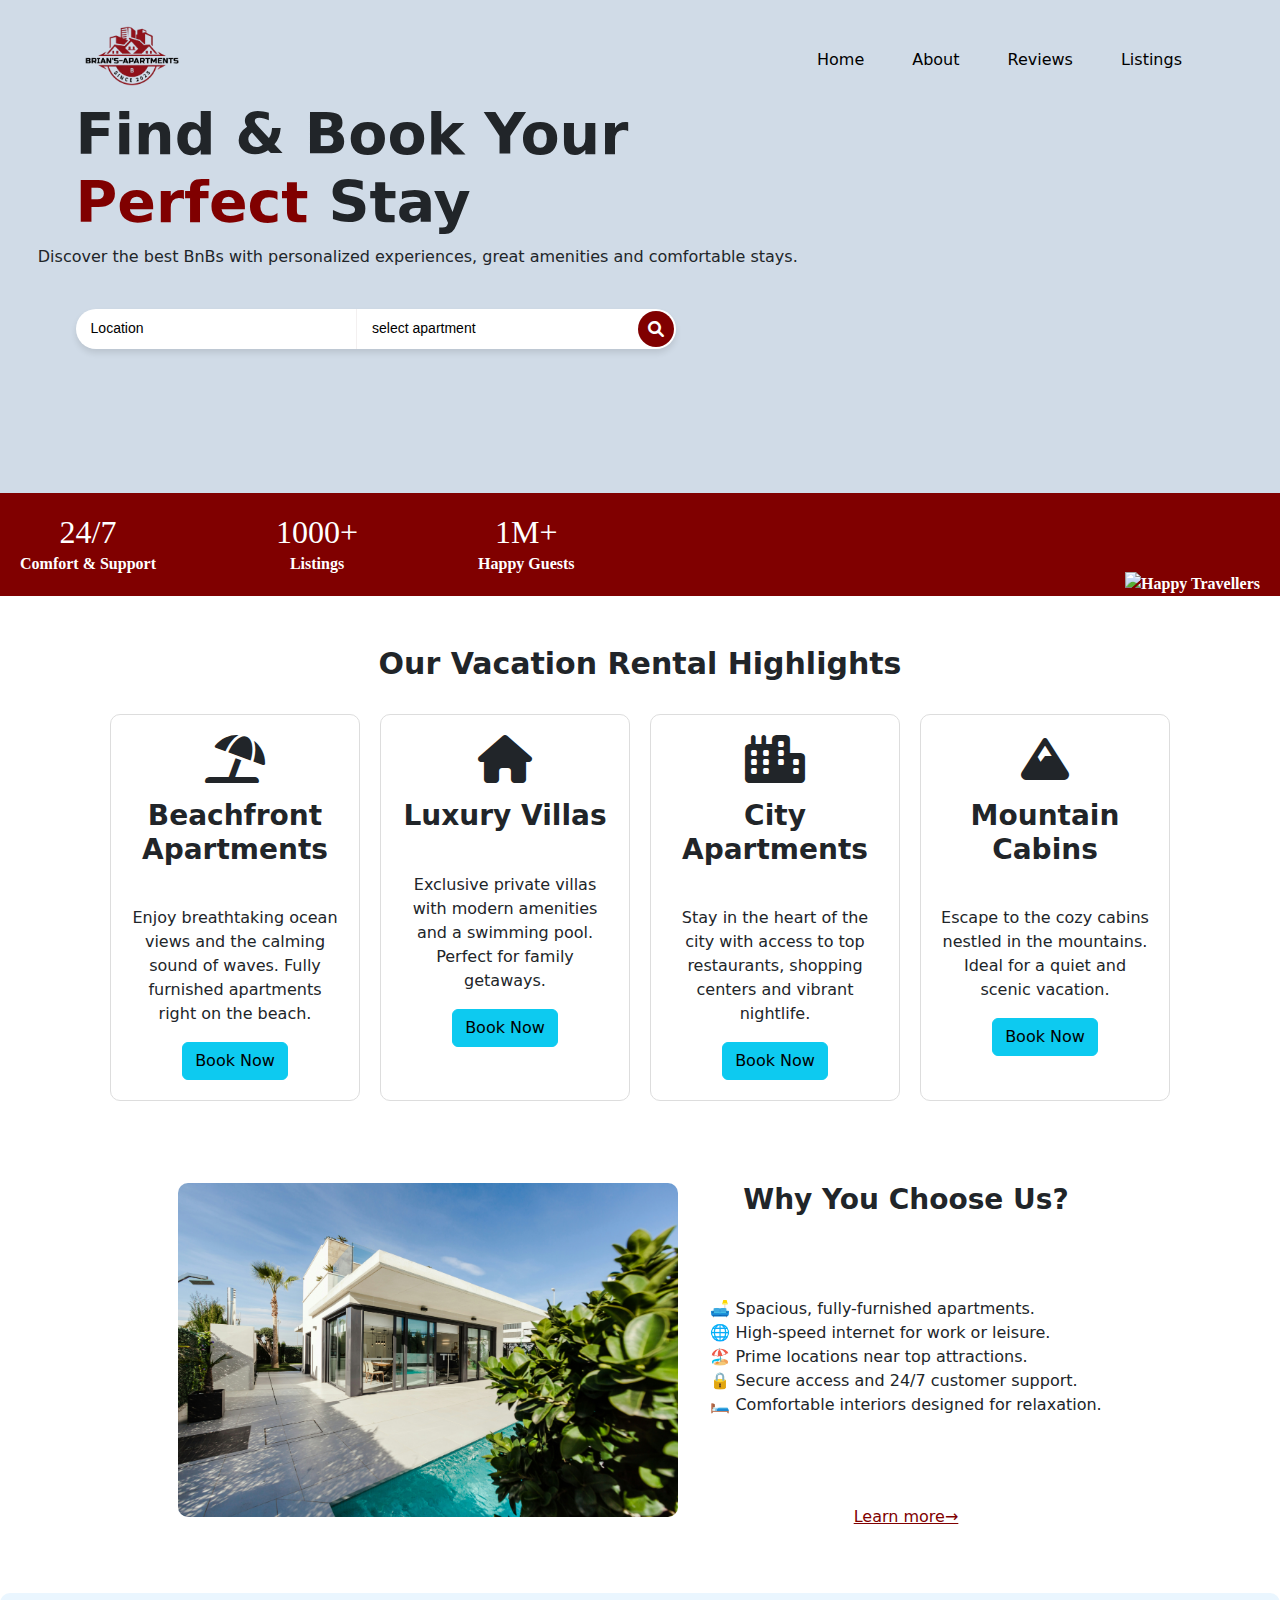
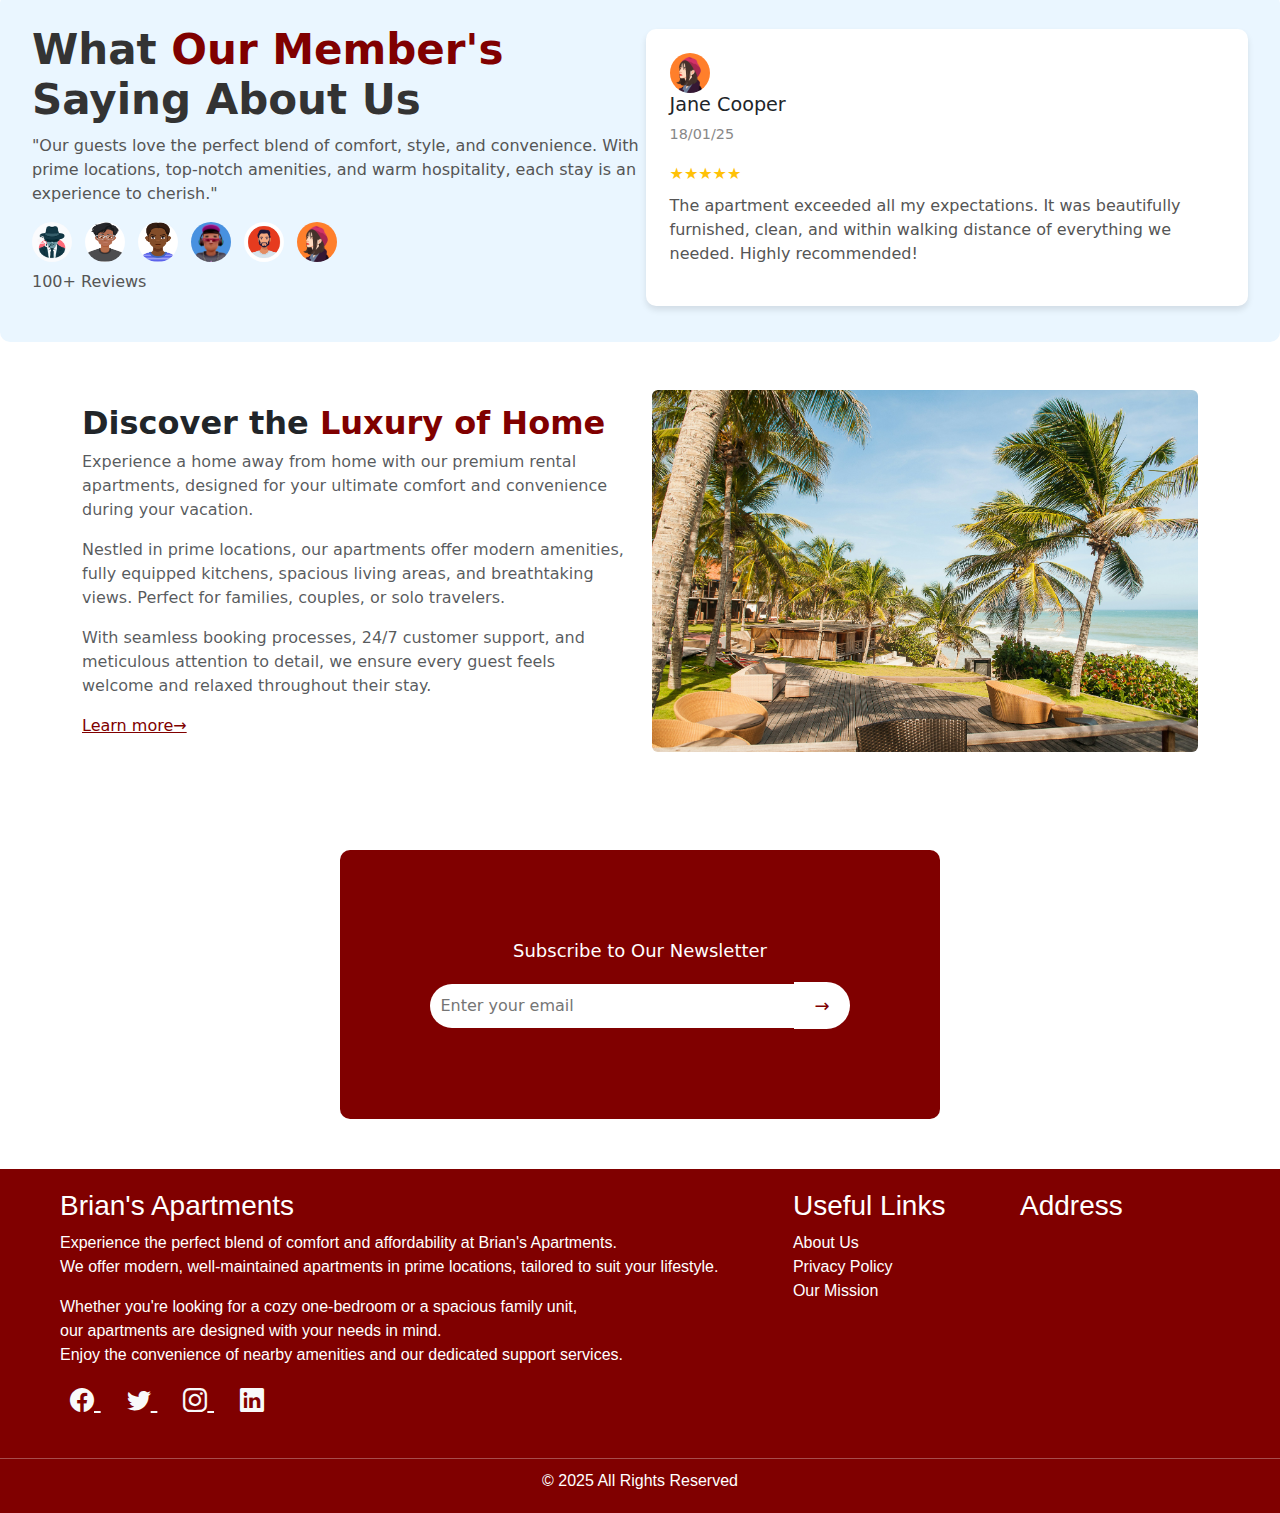
==== index.html @ 7c8428e3 "Add files" ====
<!DOCTYPE html>
<html lang="en">
  <head>
    <meta charset="UTF-8" />
    <meta name="viewport" content="width=device-width, initial-scale=1.0" />
    <meta name="HandheldFriendly" content="true" />
    <title>Brian's-Apartments</title>
    <link
      href="https://cdn.jsdelivr.net/npm/bootstrap@5.3.3/dist/css/bootstrap.min.css"
      rel="stylesheet"
      integrity="sha384-QWTKZyjpPEjISv5WaRU9OFeRpok6YctnYmDr5pNlyT2bRjXh0JMhjY6hW+ALEwIH"
      crossorigin="anonymous"
    />
    <script
      src="https://cdn.jsdelivr.net/npm/bootstrap@5.3.3/dist/js/bootstrap.bundle.min.js"
      integrity="sha384-YvpcrYf0tY3lHB60NNkmXc5s9fDVZLESaAA55NDzOxhy9GkcIdslK1eN7N6jIeHz"
      crossorigin="anonymous"
    ></script>
    <link
      href="https://cdnjs.cloudflare.com/ajax/libs/font-awesome/6.0.0-beta3/css/all.min.css"
      rel="stylesheet"
    />
    <link href="https://cdn.jsdelivr.net/npm/bootstrap-icons/font/bootstrap-icons.css" rel="stylesheet">
    <link rel="stylesheet" href="styles.css" />
  </head>
  <body>
    <div class="header">
      <header class="bg-light py-3">
        <div class="container d-flex justify-content-between align-items-center">
          <h1 class="logo">
            <img
              src="images/Brian_s-Apartments__2_-removebg-preview.png"
              alt="Brian's-Apartments"
            />
          </h1>
          <div class="menu-btn">
            <span>&#9776;</span> 
          </div>
    
          <nav>
            <ul class="nav ms-auto hidden">
              <li class="nav-item"><a class="nav-link" href="#home">Home</a></li>
              <li class="nav-item"><a class="nav-link" href="#about">About</a></li>
              <li class="nav-item"><a class="nav-link" href="#reviews">Reviews</a></li>
              <li class="nav-item"><a class="nav-link" href="#listings">Listings</a></li>
            </ul>
          </nav>
        </div>
      </header>
    </div>
  <section class="hero" id="home">
        <div class="hero-content">
          <h2>Find & Book Your
            <br> 
            <span class="highlight">Perfect</span> Stay</h2>
          <p>
            Discover the best BnBs with personalized experiences, great
            amenities and comfortable stays.
          </p>
          <br />
          <div class="search-bar">
            <select id="Location" class="input-field" data-icon="👨‍⚕️">
              <option>Location</option>
              <option>Nairobi</option>
              <option>Mombasa</option>
              <option>Nanyuki</option>
              <option>Naivasha</option>
              <option>Nakuru</option>
              <option>Kisumu</option>
              <option>Nyali</option>
              <option>Malindi</option>
            </select>
            <select id="size" class="input-field" data-icon="📍">
              <option>select apartment</option>
              <option>studio apartment</option>
              <option>One Bedroom apartment</option>
              <option>Two Bedroom apartment</option>
            </select>
            <button class="search-icon" id="searchButton">
              <i class="fas fa-search"></i>
            </button>
          </div>
        </div>
        <br />
        <br />
        <br />
        <br />
        <br />
        <br />
        <div class="distinction">
          <div class="info-text">
            <div class="info-item">
              <h3>24/7</h3>
              <p>Comfort & Support</p>
            </div>
            <div class="info-item">
              <h3>1000+</h3>
              <p>Listings</p>
            </div>
            <div class="info-item">
              <h3>1M+</h3>
              <p>Happy Guests</p>
            </div>
            <div class="info-image">
              <img
                src="images/Adobe Express - file.png"
                alt="Happy Travellers"
              />
            </div>
          </div> 
        </div>
      </section>
      <section class="our-consulting-specialists" id="listings">
        <h2>Our Vacation Rental Highlights</h2>
        <br />
        <div class="specialists-items">
          <div class="specialist-item">
            <i class="fas fa-umbrella-beach fa-3x mb-3"></i>
            <h3>Beachfront Apartments</h3>
            <p>
              Enjoy breathtaking ocean views and the calming sound of waves. Fully furnished apartments right on the beach.
            </p>
            <a href="beachfront-apartments.html"><button type="button" class="btn btn-info">Book Now</button></a>
          </div>
          <div class="specialist-item">
            <i class="fas fa-home fa-3x mb-3"></i>
            <h3>Luxury Villas</h3>
            <p>
              Exclusive private villas with modern amenities and a swimming pool. Perfect for family getaways.
            </p>
            <a href="luxury-villas.html"><button type="button" class="btn btn-info">Book Now</button></a>
          </div>
          <div class="specialist-item">
            <i class="fas fa-city fa-3x mb-3"></i>
            <h3>City Apartments</h3>
            <p>
              Stay in the heart of the city with access to top restaurants, shopping centers and vibrant nightlife.
            </p>
            <a href="city-apartments.html"><button type="button" class="btn btn-info">Book Now</button></a>
          </div>
          <div class="specialist-item">
            <i class="fas fa-mountain fa-3x mb-3"></i>
            <h3>Mountain Cabins</h3>
            <p>
              Escape to the cozy cabins nestled in the mountains. Ideal for a quiet and scenic vacation.
            </p>
            <a href="mountain-cabins.html"><button type="button" class="btn btn-info">Book Now</button></a>
          </div>
        </div>
      </section>
      <section class="why-you-choose-us">
        <div class="why-you-choose-us">
          <div class="doctor-doing-medical-exam">
            <img
              src="images/urban3.jpg"
              alt="luxury villa"
            />
          </div>
          <div class="why-choose-us">
            <h3><b>Why You Choose Us?</b></h3>
            <br>
            <br>
            <br>
            <ul class="list-unstyled text-start">
                <li>🛋️ Spacious, fully-furnished apartments.</li>
                <li>🌐 High-speed internet for work or leisure.</li>
                <li>🏖️ Prime locations near top attractions.</li>
                <li>🔒 Secure access and 24/7 customer support.</li>
                <li>🛏️ Comfortable interiors designed for relaxation.</li>
              </ul>
            <br />
            <br>
            <br>
            <a href="#" style="color: maroon">Learn more→</a>
          </div>
        </div>
      </section>
      <section class="what-our-members" id="reviews">
        <div class="testimonial-section">
          <div class="testimonial-header">
            <h2>What <span>Our Member's
              <br>
            </span> Saying About Us</h2>
            <p>
              "Our guests love the perfect blend of comfort, style, and convenience. With prime locations, top-notch amenities, and warm hospitality, each stay is an experience to cherish."
            </p>
            <div class="reviews">
              <div class="review-avatars">
                <img src="images/3551739.jpg" alt="user 1" />
                <img
                  src="images/bc666226-d3cf-43ef-91dd-47c2b21d3eec.jpg"
                  alt="user 2"
                />
                <img
                  src="images/1592b05d-ea32-46b1-b85b-a14e0e368a47.jpg"
                  alt="user 3"
                />
                <img src="images/9720029.jpg" alt="user 4" />
                <img
                  src="images/2289_SkVNQSBGQU1PIDEwMjgtMTIy.jpg"
                  alt="user 5"
                />
                <img
                  src="images/vecteezy_portrait-of-a-beautiful-girl-face-side-view-wearing-a-flat_16127643-1.jpg"
                  alt="user 6"
                />
              </div>
            </div>
            <p>100+ Reviews</p>
          </div>
          <div class="testimonial-card">
            <img src="images/vecteezy_portrait-of-a-beautiful-girl-face-side-view-wearing-a-flat_16127643-1.jpg" alt="">
            <h3>Jane Cooper</h3>
            <p class="date">18/01/25</p>
            <div class="rating">★★★★★</div>
            <p>
              The apartment exceeded all my expectations. It was beautifully furnished, clean, and within walking distance of everything we needed. Highly recommended!
            </p>
          </div>
        </div>
      </section>
      <section class="quality-health-section">
        <div class="container py-5">
          <div class="row align-items-center">
            <div class="col-md-6">
              <h2 class="fw-bold">
                Discover the <span class="text-maroon">Luxury of Home</span>
              </h2>
              <p class="text-muted">
                Experience a home away from home with our premium rental apartments, designed for your ultimate comfort and convenience during your vacation.
              </p>
              <p class="text-muted">
                Nestled in prime locations, our apartments offer modern amenities, fully equipped kitchens, spacious living areas, and breathtaking views. Perfect for families, couples, or solo travelers.
              </p>
              <p class="text-muted">
                With seamless booking processes, 24/7 customer support, and meticulous attention to detail, we ensure every guest feels welcome and relaxed throughout their stay.
              </p>
              <a href="#" style="color: maroon">Learn more→</a>
            </div>
            <div class="col-md-6">
              <img
                src="images/martha-dominguez-de-gouveia-TA38A1awyLM-unsplash.jpg"
                alt="Doctor and Patient"
                class="img-fluid rounded size="400px 500px"
              />
            </div>
          </div>
        </div>
      </section>
      <section class="newsletter-section">
        <div class="newsletter-section">
          <h2>Subscribe to Our Newsletter</h2>
          <div class="input-container">
            <input type="email" placeholder="Enter your email" />
            <button><span>→</span></button>
          </div>
        </div>
      </section>
      <footer
        style="
          background-color: maroon;
          color: white;
          padding: 20px 0;
          font-family: Arial, sans-serif;
        "
      >
        <div
          style="
            max-width: 1200px;
            margin: auto;
            display: flex;
            justify-content: space-between;
            align-items: start;
            padding: 0 20px;
          "
        >
          <div class="footer=text">
            <h3>Brian's Apartments</h3>
            <p>
              Experience the perfect blend of comfort and affordability at Brian's Apartments.
              <br> 
              We offer modern, well-maintained apartments in prime locations, tailored to suit your lifestyle.
            </p>
            <p>
              Whether you're looking for a cozy one-bedroom or a spacious family unit,
              <br> 
              our apartments are designed with your needs in mind. 
              <br>
              Enjoy the convenience of nearby amenities and our dedicated support services.
            </p>
            <div class="social-icons">
              <a href="https://facebook.com" target="_blank" class="text-light me-3">
                <i class="bi bi-facebook"></i>
              </a>
              <a href="https://twitter.com" target="_blank" class="text-light me-3">
                <i class="bi bi-twitter"></i>
              </a>
              <a href="https://instagram.com" target="_blank" class="text-light me-3">
                <i class="bi bi-instagram"></i>
              </a>
              <a href="https://linkedin.com" target="_blank" class="text-light">
                <i class="bi bi-linkedin"></i>
              </a>
            </div>            
          </div>
          <div>
            <h3>Useful Links</h3>
            <ul style="list-style: none; padding: 0; margin: 0">
              <li>
                <a href="#" style="color: white; text-decoration: none"
                  >About Us</a
                >
              </li>
              <li>
                <a href="#" style="color: white; text-decoration: none"
                  >Privacy Policy</a
                >
              </li>
              <li>
                <a href="#" style="color: white; text-decoration: none"
                  >Our Mission</a
                >
              </li>
            </ul>
          </div>
          <div>
            <h3>Address</h3>
            <div class="Address">
              <iframe src="https://www.google.com/maps/embed?pb=!1m10!1m8!1m3!1d63822.15448399987!2d36.900351!3d-1.239553!3m2!1i1024!2i768!4f13.1!5e0!3m2!1sen!2ske!4v1738521332925!5m2!1sen!2ske" width="200" height="200" style="border:0;" allowfullscreen="" loading="lazy" referrerpolicy="no-referrer-when-downgrade"></iframe>
            </div>
          </div>
        </div>
        <div
          style="
            text-align: center;
            margin-top: 20px;
            border-top: 1px solid rgba(255, 255, 255, 0.3);
            padding-top: 10px;
          "
        >
          &copy 2025 All Rights Reserved
        </div>
      </footer>
    </div>
    <script src="script.js"></script>
  </body>
</html>
---- styles.css ----
.bg-light {
  background-color: #d0dbe7 !important;
  max-height: 100px !important;
}

.nav-link {
  color: black !important;
  font-size: 1rem;
}

/* Logo styling */
.logo img {
  width: 100px;
  height: auto;
  transition: width 0.3s ease;
}

/* Default styles */
.menu-btn {
  display: none; /* Hide menu button by default */
  font-size: 1.5rem;
  cursor: pointer;
}

nav ul {
  display: flex; /* Show nav links by default for large screens */
  flex-direction: row;
  gap: 1rem;
  align-items: center;
}

/* Responsive styles */
@media (max-width: 768px) {
  .logo img {
    width: 70px;
  }

  /* Show the menu button on small screens */
  .menu-btn {
    display: block;
  }

  /* Hide nav links on small screens by default */
  nav ul {
    display: none;
    flex-direction: column;
    gap: 0.5rem;
    align-items: center;
  }

  /* Show nav links when the menu button is toggled */
  nav ul.show {
    display: flex;
  }
}

@media (max-width: 576px) {
  /* Adjust font size for very small screens */
  .nav-link {
    font-size: 0.9rem;
  }

  /* Further reduce the logo size */
  .logo img {
    width: 60px;
  }
}

@media (max-width: 768px) {
  nav {
    position: absolute;
    top: 60px;
    right: 10px;
    background: white;
    width: 200px;
    padding: 10px;
    border-radius: 10px;
    box-shadow: 0 4px 6px rgba(0, 0, 0, 0.1);
    z-index: 1000;
  }

  nav ul {
    display: none;
    flex-direction: column;
    align-items: center;
    padding: 0;
    margin: 0;
  }
  nav ul.show {
    display: flex;
  }

  .nav-item {
    width: 100%;
    text-align: center;
  }

  .nav-link {
    display: block;
    padding: 10px;
    font-size: 1rem;
    color: black;
    text-decoration: none;
  }

  .menu-btn {
    position: absolute;
    top: 15px;
    right: 20px;
    font-size: 1.5rem;
    cursor: pointer;
  }
}

@media (max-width: 768px) {
  nav ul {
    display: none; /* Hide menu initially */
    flex-direction: column;
    background: white;
    position: absolute;
    top: 60px;
    right: 10px;
    width: 200px;
    padding: 10px;
    border-radius: 10px;
    box-shadow: 0 4px 6px rgba(0, 0, 0, 0.1);
    z-index: 1000;
  }

  nav ul.show {
    display: flex; /* Show when toggled */
  }

  .menu-btn {
    position: absolute;
    top: 15px;
    right: 20px;
    font-size: 1.8rem;
    cursor: pointer;
    z-index: 1100;
  }
}

.hero {
  background-color: #d0dbe7;
}

.hero h2 {
  font-size: 57px;
  font-weight: bolder;
  margin-left: 2cm;
  font-style: IBM sans sarif;
}

.hero h2 span {
  color: maroon;
  position: relative;
  display: inline-block;
}

.hero h2 span::after {
  content: "";
  position: absolute;
  left: 0;
  bottom: 0;
  width: 100%;
  height: 6px;
  background: maroon;
  border-radius: 100%;
  transform: scaleX(0.9);
  z-index: -1;
}

.hero p {
  margin-left: 1cm;
}

.search-bar {
  display: flex;
  align-items: center;
  background-color: #fff;
  border-radius: 50px;
  width: 600px;
  height: 40px;
  box-shadow: 0 4px 6px rgba(0, 0, 0, 0.1);
  overflow: hidden;
  margin-left: 2cm;
}

.input-field {
  flex: 1;
  height: 100%;
  border: none;
  outline: none;
  padding: 0 15px;
  font-size: 14px;
  background-color: transparent;
  appearance: none;
  cursor: pointer;
  text-align: left;
  display: flex;
  align-items: center;
  justify-content: space-between;
  font-family: Arial, sans-serif;
}

.input-field:first-child {
  border-right: 1px solid #f3f0f0;
}

.input-field::before {
  content: attr(data-icon);
  font-size: 14px;
  margin-right: 10px;
  color: #cec0c0;
}

.search-icon {
  height: 36px;
  width: 36px;
  background-color: maroon;
  border: none;
  display: flex;
  align-items: center;
  justify-content: center;
  cursor: pointer;
  color: white;
  border-radius: 50%;
  margin-right: 2px;
}

.search-icon:hover {
  background-color: maroon;
}

.search-icon i {
  font-size: 16px;
}

.distinction {
  display: flex;
  justify-content: space-around;
  align-items: center;
  background: maroon;
  color: white;
  padding: 20px;
  font-family: "Rockwell";
  position: relative;
  font-weight: bolder;
}

.info-text {
  text-align: center;
  flex: 1;
  display: flex;
  gap: 120px;
}

.info-item h3 {
  font-size: 2em;
  margin: 0;
}

.info-item p {
  font-size: 1em;
  margin: 1px 0 0;
}

.info-image {
  position: absolute;
  right: 20px;
  bottom: 0;
}

.info-image img {
  width: 700px;
  height: auto;
}

@media (max-width: 992px) {
  .hero h2 {
    font-size: 45px;
    margin-left: 1cm;
  }

  .search-bar {
    width: 90%;
    margin-left: auto;
    margin-right: auto;
  }

  .info-text {
    gap: 60px;
  }

  .info-image img {
    width: 500px;
  }
}

@media (max-width: 768px) {
  .hero {
    text-align: center;
  }

  .hero h2 {
    font-size: 35px;
    margin-left: 0;
  }

  .hero p {
    margin-left: 0;
  }

  .search-bar {
    flex-direction: column;
    height: auto;
    width: 100%;
    padding: 10px;
    border-radius: 20px;
  }

  .input-field {
    width: 100%;
    padding: 8px;
    border-bottom: 1px solid #ddd;
  }

  .search-icon {
    width: 100%;
    border-radius: 10px;
    margin-top: 10px;
  }

  .distinction {
    flex-direction: column;
    text-align: center;
  }

  .info-text {
    flex-direction: column;
    gap: 20px;
  }

  .info-image img {
    width: 300px;
  }
}

@media (max-width: 576px) {
  .hero h2 {
    font-size: 30px;
  }

  .search-bar {
    padding: 5px;
  }

  .info-text {
    gap: 10px;
  }

  .info-image img {
    width: 250px;
  }
}

.our-consulting-specialists h2 {
  font-size: 30px;
  font-weight: bolder;
}

.our-consulting-specialists {
  margin: 50px auto;
  max-width: 1200px;
  text-align: center;
}

.specialist-item {
  flex: 1 1 calc(25% -20px);
  max-width: 250px;
  border: 1px solid #ddd;
  border-radius: 10px;
  padding: 20px;
  text-align: center;
  transition: 0.3s;
}

.specialist-item h3 {
  margin-bottom: 40px;
  font-size: 28px;
  font-weight: bold;
}

.specialist-item:hover {
  box-shadow: 0 4px 8px rgba(8, 8, 8, 0.404);
  background-color: maroon;
}

.specialist-item:active {
  background-color: maroon;
  color: #fff;
}

.specialists-items {
  display: flex;
  gap: 20px;
  justify-content: center;
  flex: wrap;
}

.why-you-choose-us {
  margin: 2rem auto;
  max-width: 1200px;
  text-align: center;
  gap: 2rem;
  display: flex;
  padding: 0 1rem;
}

.doctor-doing-medical-exam img {
  width: 100%;
  max-width: 500px;
  border-radius: 10px;
  object-fit: cover;
}

.why-you-choose-us why-choose-us {
  width: 100%;
  max-width: 500px;
  display: flex;
  flex-direction: column;
}

.why-you-choose-us why-choose-us {
  ul {
    list-style-type: none;
    padding: 0;
  }
  ul li {
    position: relative;
    padding-left: 25px;
    margin-bottom: 10px;
  }
  ul li::before {
    content: fa fa-check;
    position: absolute;
    left: 0;
    color: green;
    font-size: 1.2em;
  }
}

.testimonial-section {
  display: flex;
  justify-content: space-between;
  align-items: center;
  background-color: #eaf6ff;
  padding: 2rem;
  border-radius: 10px;
}

.testimonial-header h2 {
  font-size: 42px;
  color: #333;
  font-style: IBM sans sarif;
  font-weight: bolder;
}

.testimonial-header span {
  color: maroon;
}

.testimonial-header p {
  margin-top: 0.5rem;
  color: #555;
}

.reviews {
  display: flex;
  align-items: center;
  margin-top: 1rem;
}

.review-avatars img {
  width: 40px;
  height: 40px;
  border-radius: 50%;
  margin-right: 0.5rem;
}

.reviews p {
  margin-left: 1rem;
  color: #555;
}

.testimonial-card {
  background: #fff;
  padding: 1.5rem;
  border-radius: 10px;
  box-shadow: 0 4px 6px rgba(0, 0, 0, 0.1);
}

.testimonial-card img {
  width: 40px;
  height: auto;
  border-radius: 50%;
  margin-right: 0.5rem;
}

.testimonial-card h3 {
  font-size: 1.2rem;
  margin-bottom: 0.5rem;
}

.testimonial-card .date {
  color: #888;
  font-size: 0.9rem;
}

.testimonial-card .rating {
  color: #ffc107;
  margin: 0.5rem 0;
}

.testimonial-card p {
  color: #555;
}

.text-maroon {
  color: maroon;
}

.newsletter-section {
  background-color: maroon;
  color: white;
  text-align: center;
  padding: 20px;
  border-radius: 10px;
  max-width: 600px;
  margin: 50px auto;
}

.newsletter-section h2 {
  margin-bottom: 20px;
  font-size: 18px;
}

.input-container {
  display: flex;
  justify-content: center;
  align-items: center;
}

.input-container input {
  width: 70%;
  padding: 10px;
  border: none;
  border-radius: 50px 0 0 50px;
  outline: none;
}

.input-container button {
  background-color: white;
  color: maroon;
  border: none;
  border-radius: 0 49px 49px 0;
  padding: 10px 20px;
  cursor: pointer;
  display: flex;
  align-items: center;
  justify-content: center;
}

.input-container button:hover {
  background-color: rgb(216, 24, 24);
  color: white;
}

.input-container span {
  font-size: 18px;
}

.social-icons a {
  font-size: 1.5rem;
  margin: 0 10px;
  transition: transform 0.3s ease;
}

.social-icons a:hover {
  transform: scale(1.2);
  color: maroon;
}

@media (max-width: 768px) {
  header {
    flex-wrap: wrap;
    text-align: center;
  }

  nav ul {
    flex-direction: column;
    align-items: center;
  }

  nav ul li {
    margin: 10px 0;
  }

  .services {
    grid-template-columns: 1fr;
  }

  .testimonials {
    grid-template-columns: 1fr;
  }

  footer div {
    flex-direction: column;
    align-items: center;
  }

  footer ul {
    text-align: center;
  }
}

@media (max-width: 480px) {
  header {
    padding: 10px;
  }

  .hero {
    padding: 20px;
  }

  .service {
    padding: 15px;
  }
}
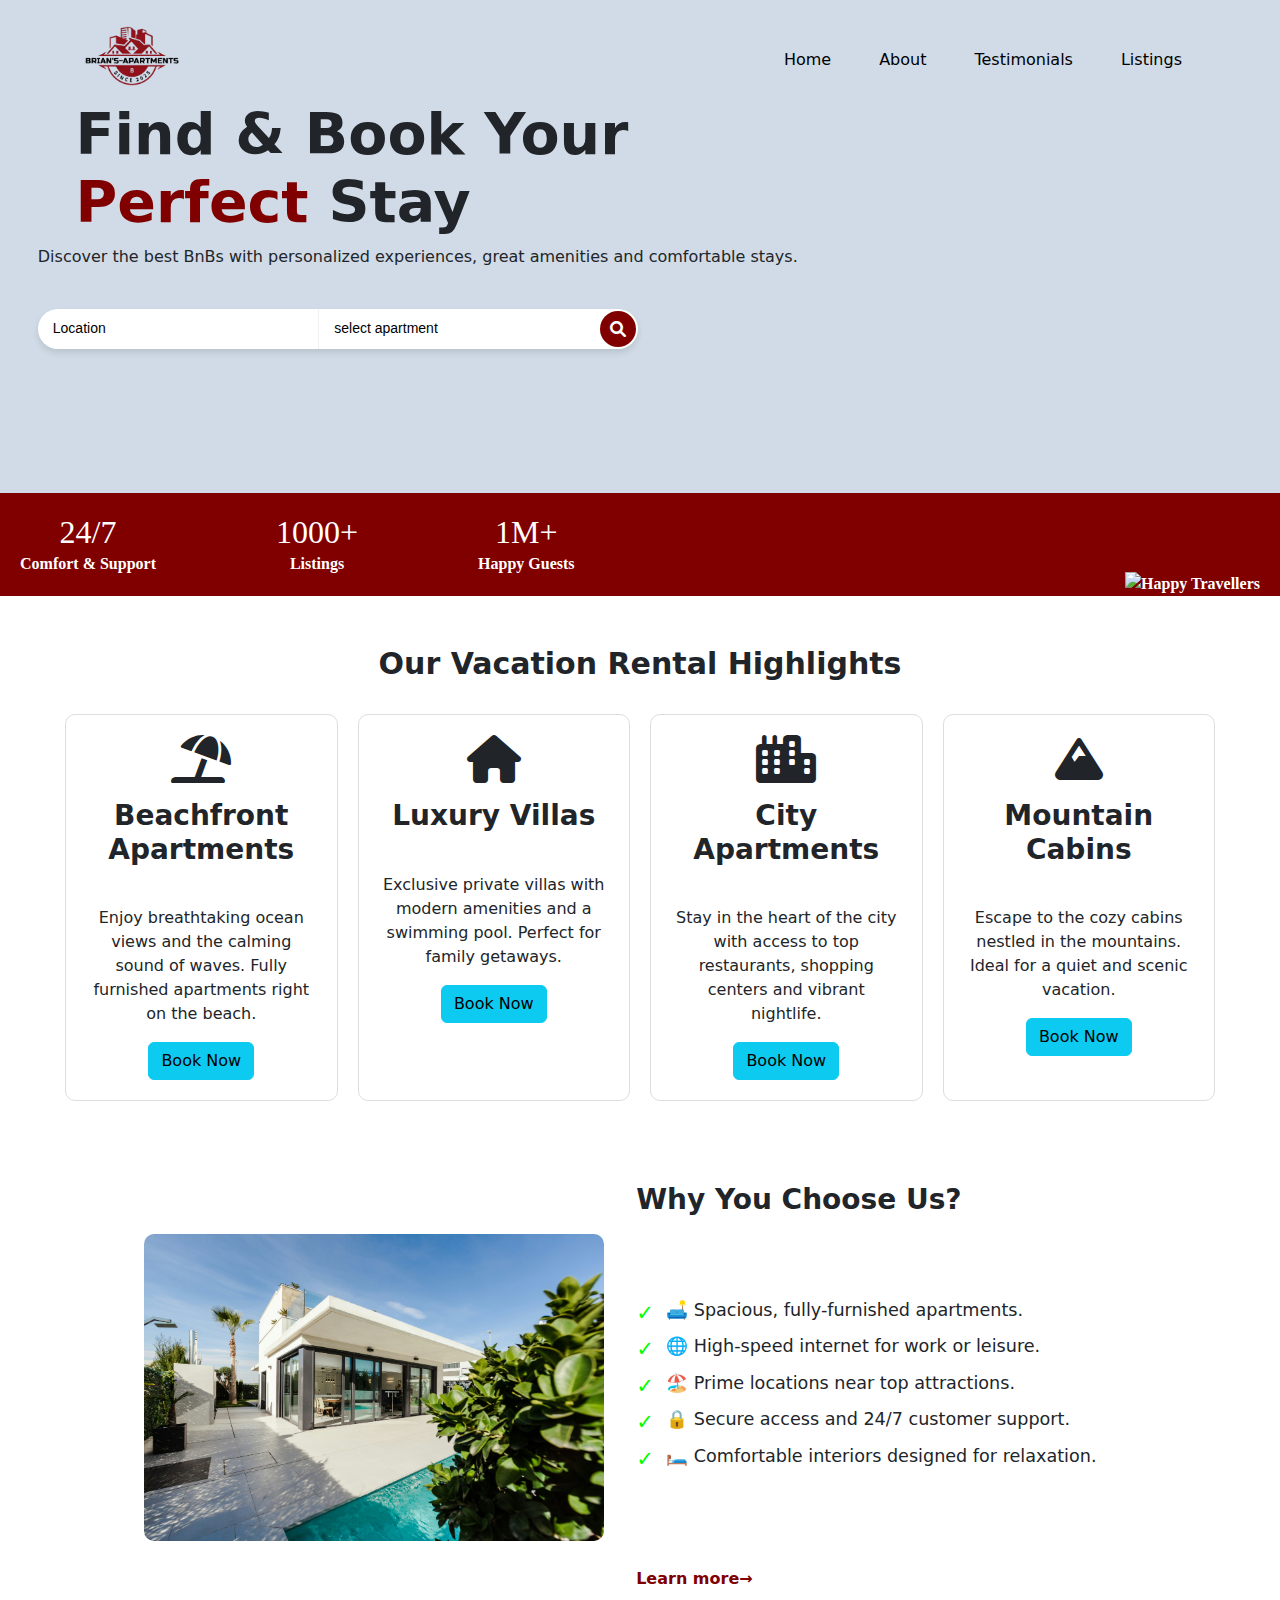
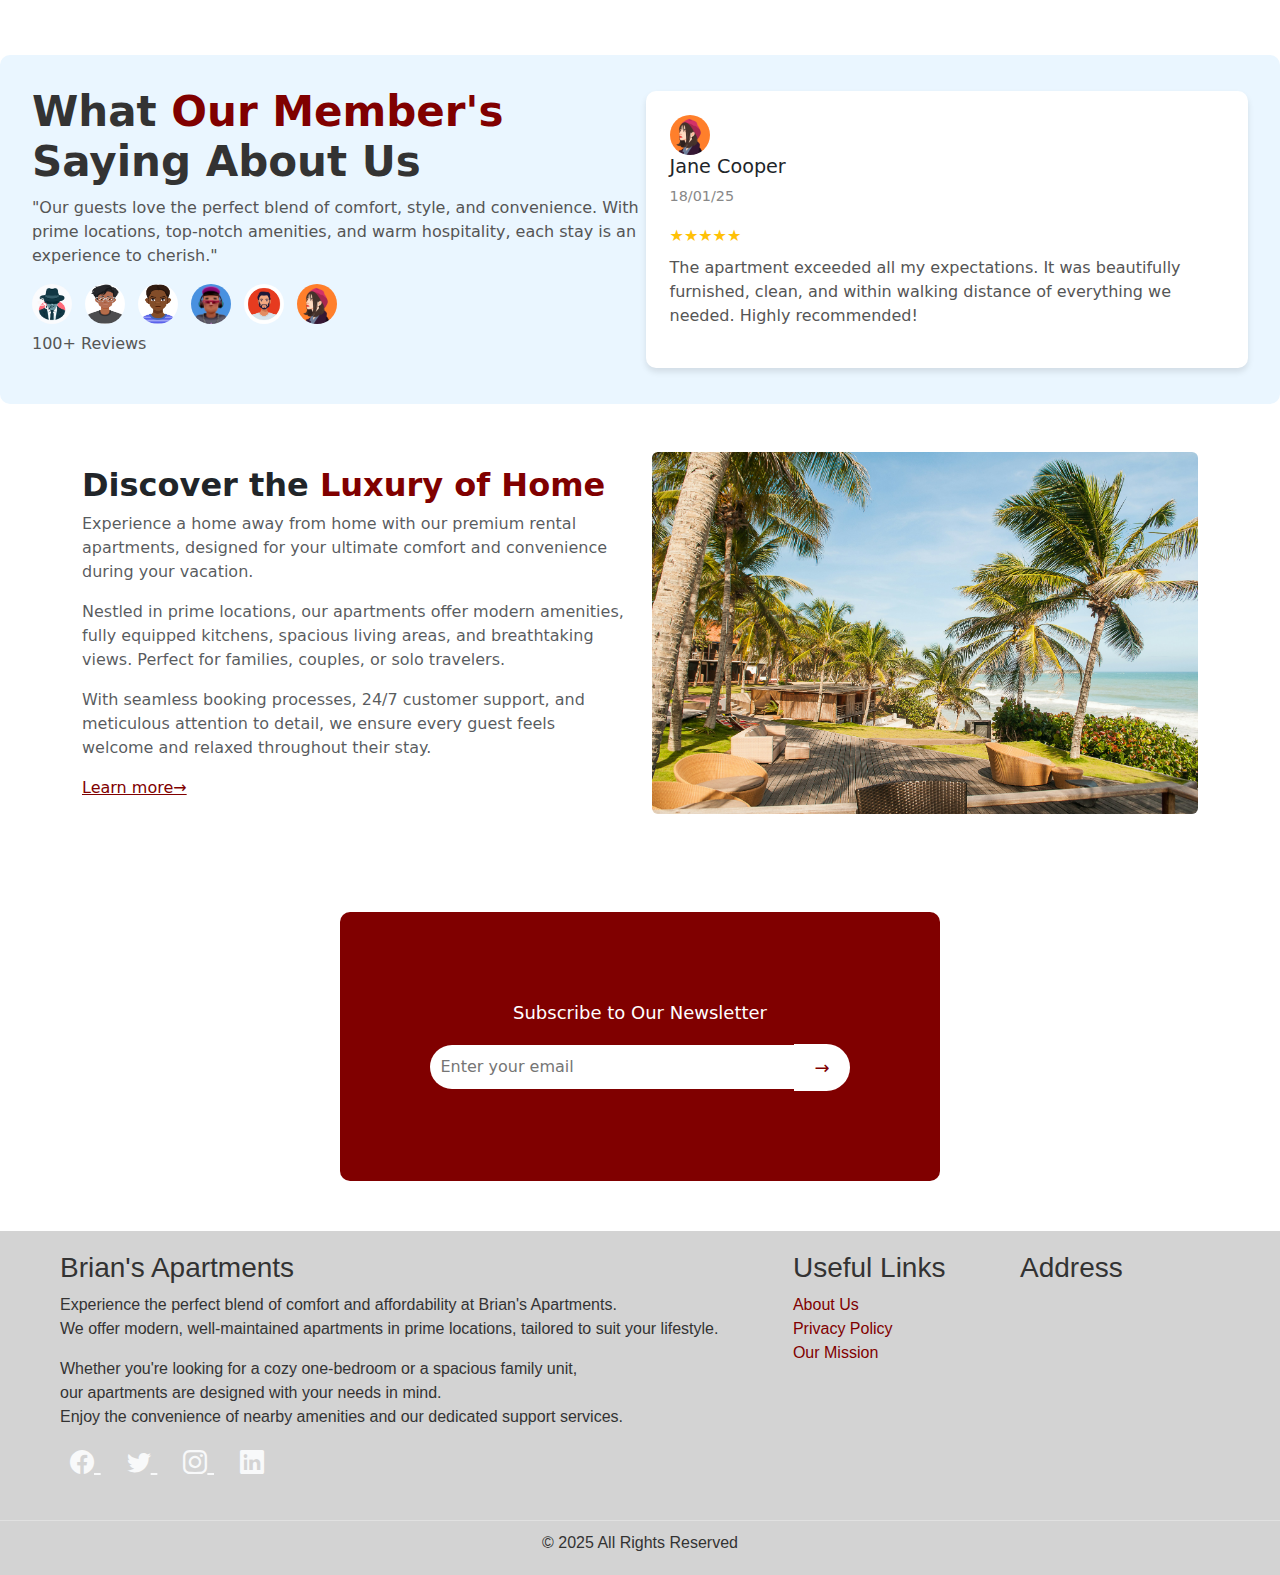
==== commit 934cc643: "commit changes" ====
--- a/index.html
+++ b/index.html
@@ -41,7 +41,7 @@
             <ul class="nav ms-auto hidden">
               <li class="nav-item"><a class="nav-link" href="#home">Home</a></li>
               <li class="nav-item"><a class="nav-link" href="#about">About</a></li>
-              <li class="nav-item"><a class="nav-link" href="#reviews">Reviews</a></li>
+              <li class="nav-item"><a class="nav-link" href="#testimonials">Testimonials</a></li>
               <li class="nav-item"><a class="nav-link" href="#listings">Listings</a></li>
             </ul>
           </nav>
@@ -175,7 +175,7 @@
           </div>
         </div>
       </section>
-      <section class="what-our-members" id="reviews">
+      <section class="what-our-members" id="testimonials">
         <div class="testimonial-section">
           <div class="testimonial-header">
             <h2>What <span>Our Member's
@@ -258,10 +258,10 @@
       </section>
       <footer
         style="
-          background-color: maroon;
-          color: white;
+          background-color: lightgrey;
+          color: #333;
           padding: 20px 0;
-          font-family: Arial, sans-serif;
+          font-family: IBM, sans-serif;
         "
       >
         <div
@@ -307,17 +307,17 @@
             <h3>Useful Links</h3>
             <ul style="list-style: none; padding: 0; margin: 0">
               <li>
-                <a href="#" style="color: white; text-decoration: none"
+                <a href="#" style="color: maroon; text-decoration: none"
                   >About Us</a
                 >
               </li>
               <li>
-                <a href="#" style="color: white; text-decoration: none"
+                <a href="#" style="color: maroon; text-decoration: none"
                   >Privacy Policy</a
                 >
               </li>
               <li>
-                <a href="#" style="color: white; text-decoration: none"
+                <a href="#" style="color: maroon; text-decoration: none"
                   >Our Mission</a
                 >
               </li>
--- a/styles.css
+++ b/styles.css
@@ -184,7 +184,7 @@
   height: 40px;
   box-shadow: 0 4px 6px rgba(0, 0, 0, 0.1);
   overflow: hidden;
-  margin-left: 2cm;
+  margin-left: 1cm;
 }
 
 .input-field {
@@ -374,11 +374,12 @@
   margin: 50px auto;
   max-width: 1200px;
   text-align: center;
+  padding: 0 15px;
 }
 
 .specialist-item {
-  flex: 1 1 calc(25% -20px);
-  max-width: 250px;
+  flex: 1 1 calc(25% - 20px);
+  max-width: calc(25% - 20px);
   border: 1px solid #ddd;
   border-radius: 10px;
   padding: 20px;
@@ -406,16 +407,54 @@
   display: flex;
   gap: 20px;
   justify-content: center;
-  flex: wrap;
-}
+  flex-wrap: wrap;
+}
+
+@media (max-width: 992px) {
+  .specialist-item {
+    flex: 1 1 calc(33.33% - 20px); /* 3 items per row */
+    max-width: calc(33.33% - 20px);
+  }
+
+  .specialist-item h3 {
+    font-size: 18px;
+  }
+}
+
+@media (max-width: 768px) {
+  .specialist-item {
+    flex: 1 1 calc(50% - 20px); /* 2 items per row */
+    max-width: calc(50% - 20px);
+  }
+
+  .specialist-item h3 {
+    font-size: 16px;
+  }
+}
+
+@media (max-width: 576px) {
+  .specialist-item {
+    flex: 1 1 100%; /* 1 item per row */
+    max-width: 100%;
+  }
+
+  .specialist-item h3 {
+    font-size: 14px;
+  }
+}
+
+/* Responsive Styling for 'Why You Choose Us' Section */
 
 .why-you-choose-us {
   margin: 2rem auto;
   max-width: 1200px;
+  display: flex;
+  flex-direction: row; /* Ensures side-by-side layout on large screens */
+  align-items: center;
+  justify-content: space-between;
+  gap: 2rem;
+  padding: 0 1rem;
   text-align: center;
-  gap: 2rem;
-  display: flex;
-  padding: 0 1rem;
 }
 
 .doctor-doing-medical-exam img {
@@ -425,29 +464,60 @@
   object-fit: cover;
 }
 
-.why-you-choose-us why-choose-us {
+.why-choose-us {
   width: 100%;
   max-width: 500px;
   display: flex;
   flex-direction: column;
-}
-
-.why-you-choose-us why-choose-us {
-  ul {
-    list-style-type: none;
-    padding: 0;
-  }
-  ul li {
-    position: relative;
-    padding-left: 25px;
-    margin-bottom: 10px;
-  }
-  ul li::before {
-    content: fa fa-check;
-    position: absolute;
-    left: 0;
-    color: green;
-    font-size: 1.2em;
+  align-items: flex-start;
+  text-align: left;
+}
+
+.why-choose-us ul {
+  list-style-type: none;
+  padding: 0;
+}
+
+.why-choose-us ul li {
+  position: relative;
+  padding-left: 30px;
+  margin-bottom: 10px;
+  font-size: 1.1rem;
+}
+
+.why-choose-us ul li::before {
+  content: "\2713"; /* Unicode checkmark */
+  position: absolute;
+  left: 0;
+  color: #0f0; /* Bright green for cyberpunk vibes */
+  font-size: 1.2em;
+}
+
+.why-choose-us a {
+  color: #0ff; /* Neon cyan for cyberpunk aesthetic */
+  text-decoration: none;
+  font-weight: bold;
+  transition: color 0.3s ease-in-out;
+}
+
+.why-choose-us a:hover {
+  color: #ff0; /* Neon yellow on hover */
+}
+
+/* Responsive adjustments */
+@media (max-width: 768px) {
+  .why-you-choose-us {
+    flex-direction: column;
+    text-align: center;
+  }
+
+  .why-choose-us {
+    align-items: center;
+    text-align: center;
+  }
+
+  .why-choose-us ul li {
+    text-align: left;
   }
 }
 
@@ -529,6 +599,61 @@
 
 .text-maroon {
   color: maroon;
+}
+
+/* Responsive Design */
+@media (max-width: 768px) {
+  .testimonial-section {
+    flex-direction: column;
+    text-align: center;
+  }
+
+  .testimonial-header,
+  .testimonial-card {
+    max-width: 100%;
+  }
+
+  .review-avatars img {
+    width: 45px;
+    height: 45px;
+  }
+}
+
+@media (max-width: 767.98px) {
+  .quality-health-section {
+    padding: 1rem 0;
+  }
+
+  .quality-health-section h2 {
+    font-size: 1.75rem; /* Reduce heading size on smaller screens */
+  }
+
+  .quality-health-section p {
+    font-size: 0.9rem; /* Reduce paragraph font size on smaller screens */
+  }
+
+  .col-md-6.order-md-1.order-2 {
+    text-align: center;
+  }
+
+  .col-md-6.order-md-2.order-1 {
+    text-align: center;
+  }
+
+  .learn-more-link {
+    display: block;
+    margin-top: 1rem;
+  }
+}
+
+@media (min-width: 768px) and (max-width: 991.98px) {
+  .quality-health-section h2 {
+    font-size: 2rem;
+  }
+
+  .quality-health-section p {
+    font-size: 0.95rem;
+  }
 }
 
 .newsletter-section {
@@ -638,3 +763,7 @@
     padding: 15px;
   }
 }
+
+.footer .social-icons {
+  color: maroon !important;
+}
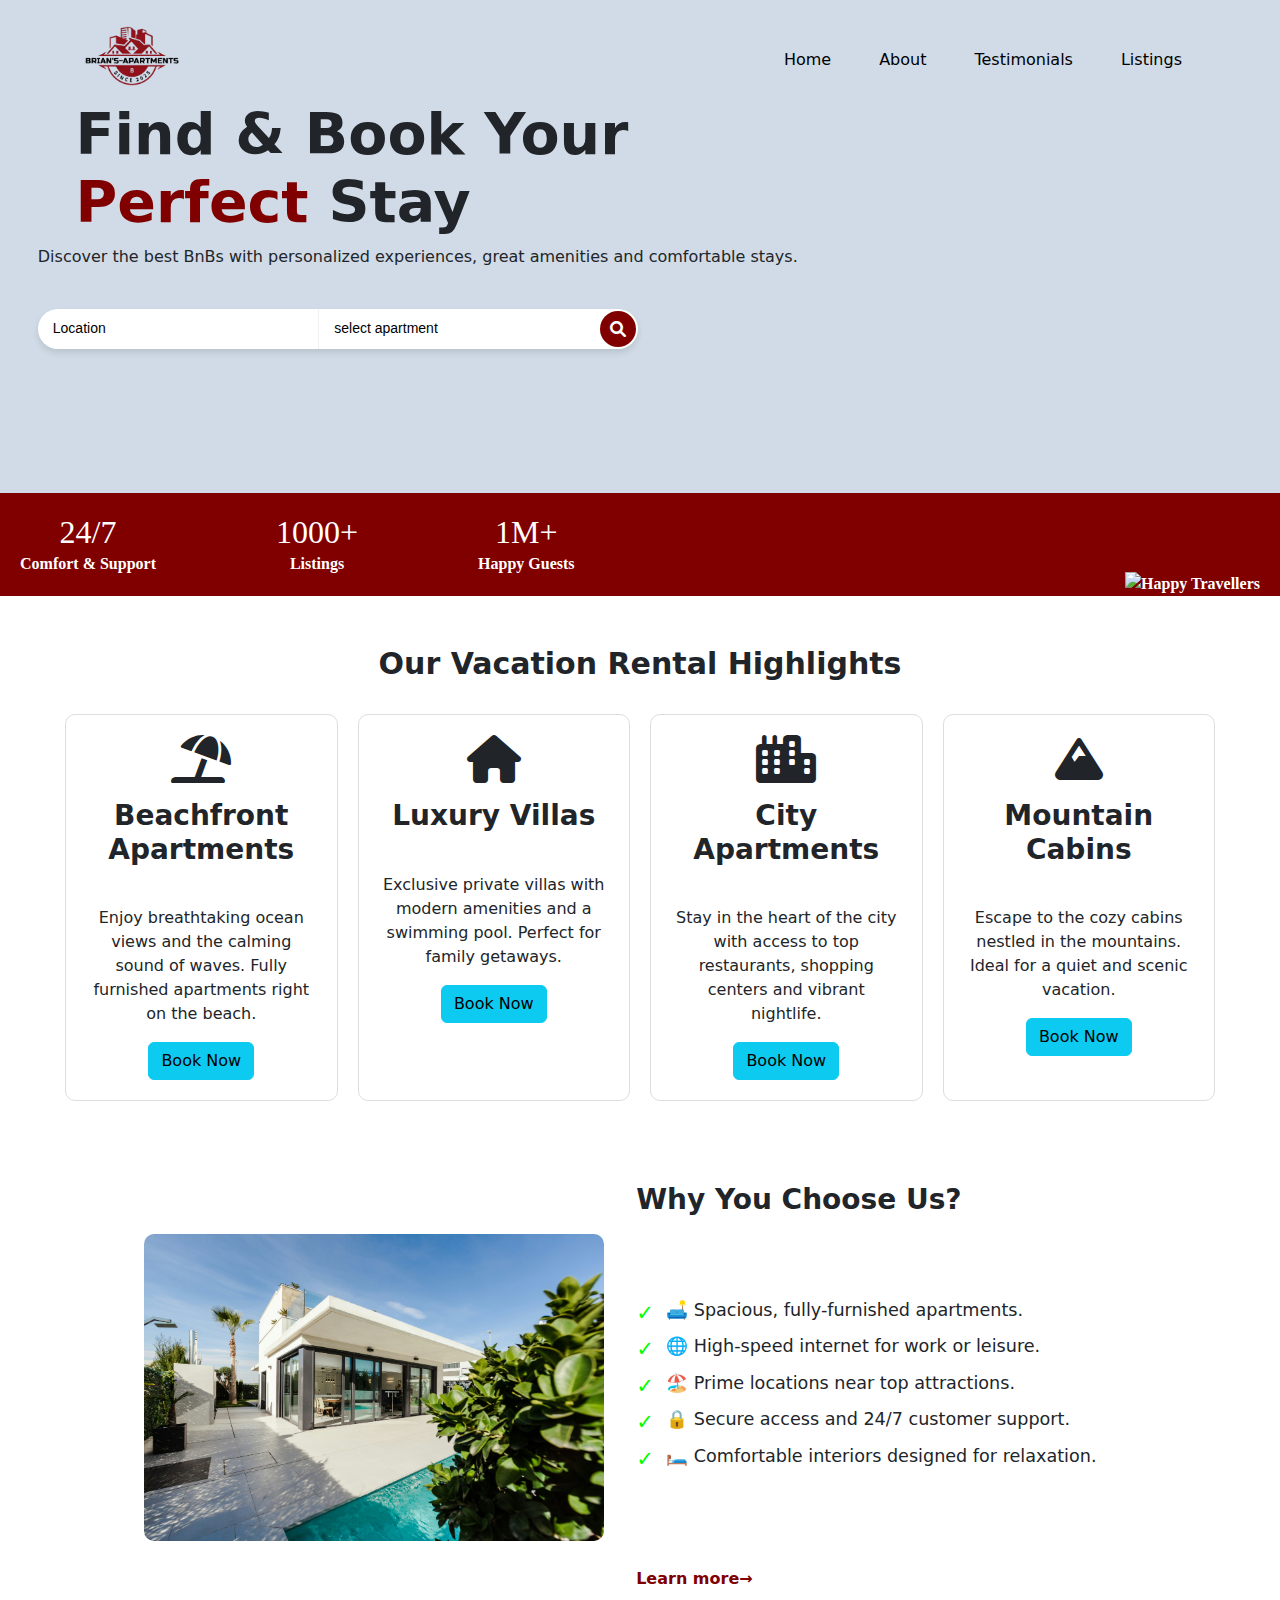
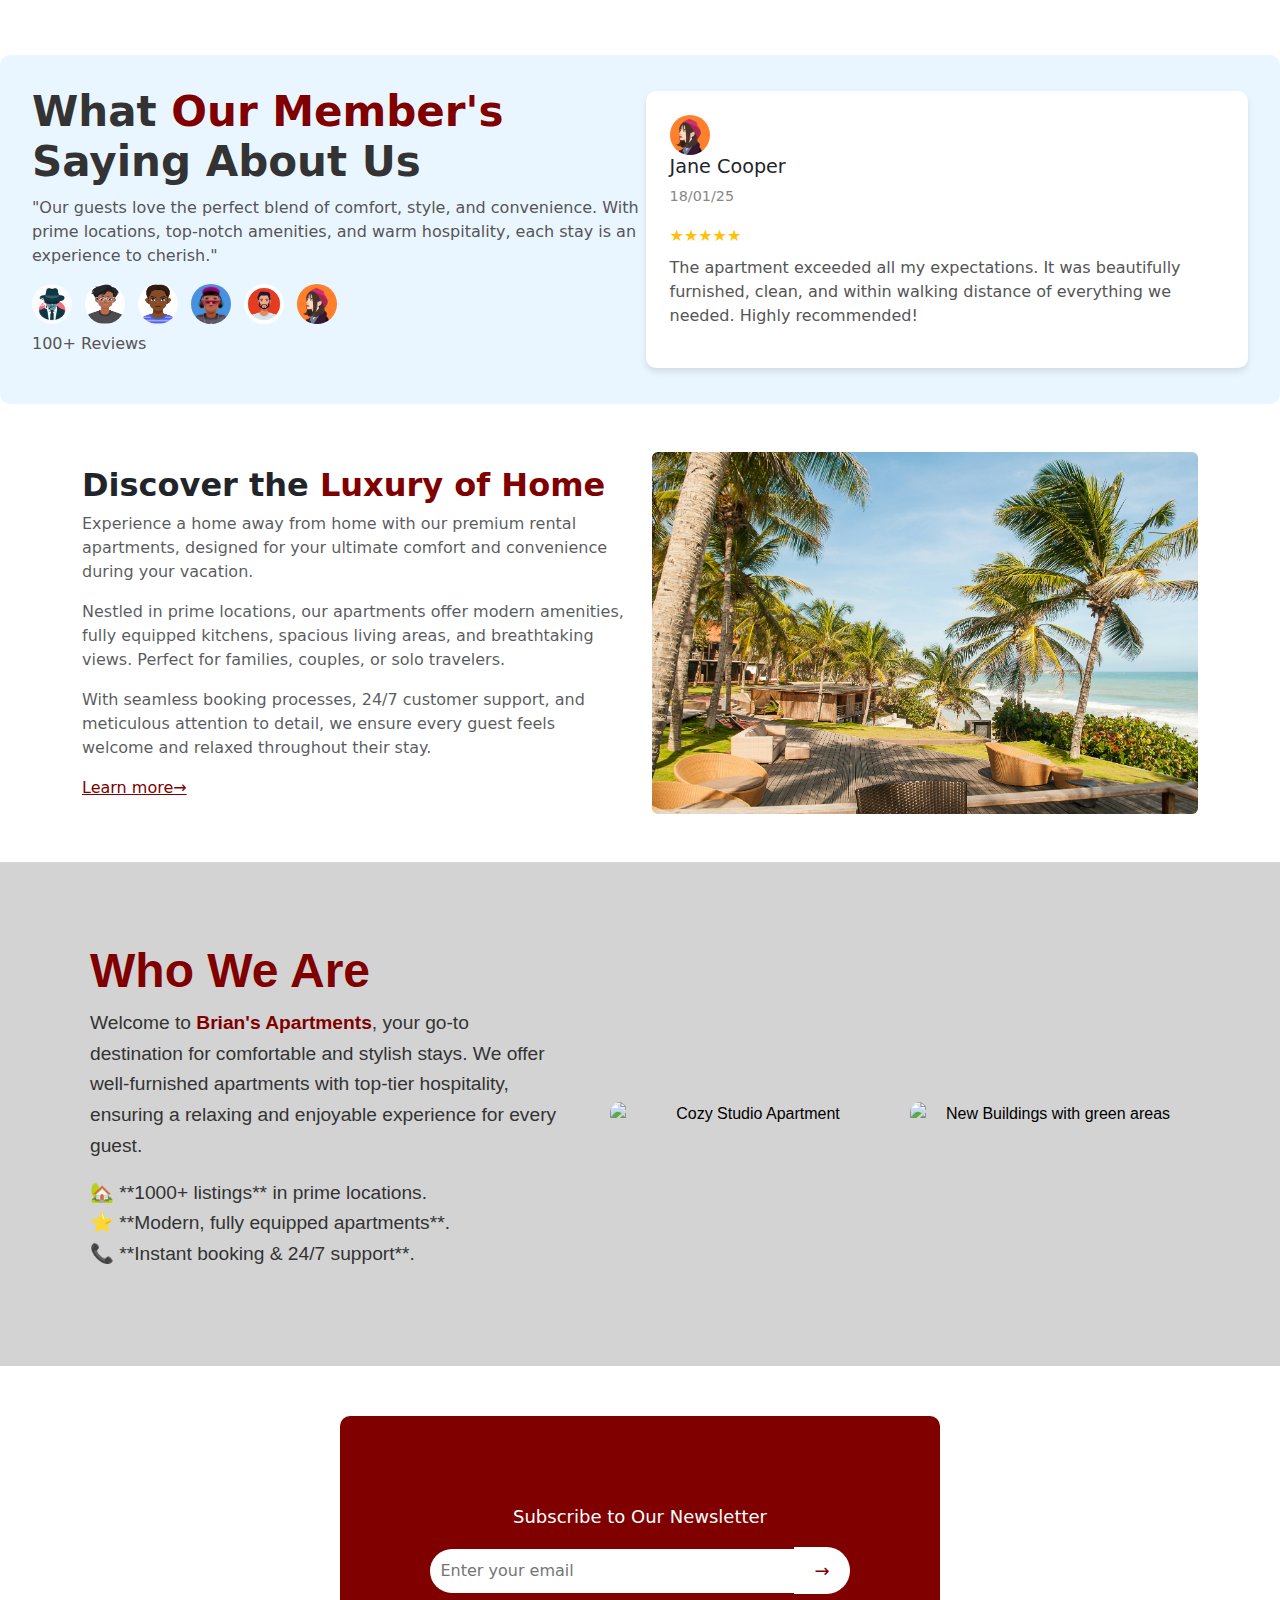
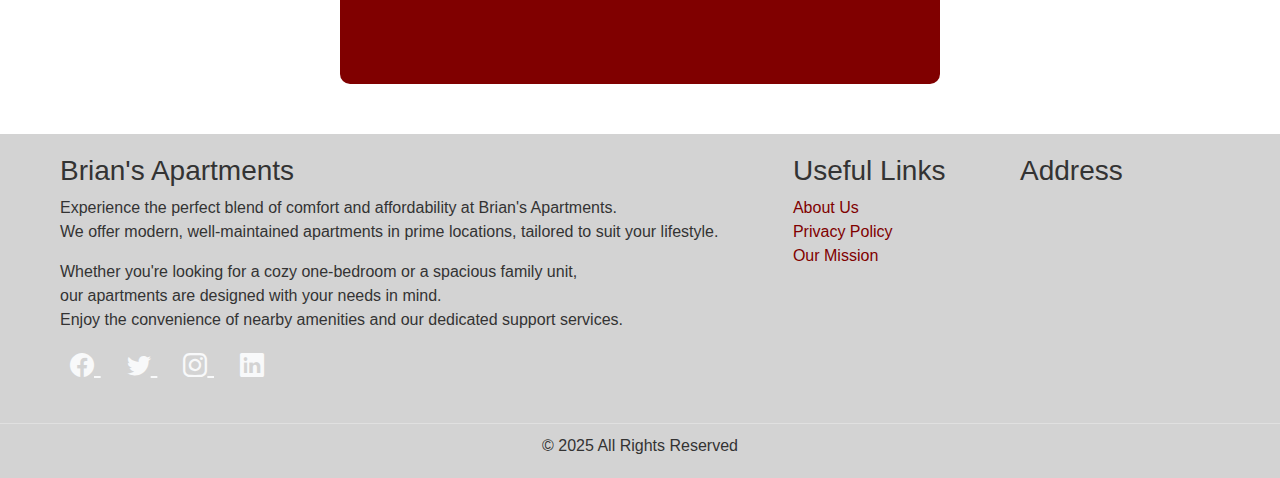
==== commit 907c0d04: "Added files" ====
--- a/index.html
+++ b/index.html
@@ -33,12 +33,14 @@
               alt="Brian's-Apartments"
             />
           </h1>
-          <div class="menu-btn">
-            <span>&#9776;</span> 
+          <!-- Add an ID to the menu button -->
+          <div class="menu-btn" id="menu-btn">
+            <span>&#9776;</span>
           </div>
     
           <nav>
-            <ul class="nav ms-auto hidden">
+            <!-- Remove the "hidden" class -->
+            <ul class="nav ms-auto" id="nav-menu">
               <li class="nav-item"><a class="nav-link" href="#home">Home</a></li>
               <li class="nav-item"><a class="nav-link" href="#about">About</a></li>
               <li class="nav-item"><a class="nav-link" href="#testimonials">Testimonials</a></li>
@@ -247,6 +249,31 @@
           </div>
         </div>
       </section>
+      <section class="about-us" id="about">
+        <div class="container">
+          <div class="about-content">
+            <div class="about-text">
+              <h2 class="glow-text">Who We Are</h2>
+              <p>
+                Welcome to <span class="highlight">Brian's Apartments</span>, your go-to destination for comfortable and stylish stays. 
+                We offer well-furnished apartments with top-tier hospitality, ensuring a relaxing and enjoyable experience for every guest.
+              </p>
+              <p>
+                🏡 **1000+ listings** in prime locations.<br />
+                ⭐ **Modern, fully equipped apartments**.<br />
+                📞 **Instant booking & 24/7 support**.<br />
+              </p>
+              
+            </div>
+      
+            <div class="about-images">
+              <img src="images/cozy-studio-apartment-with-bedroom-living-space.jpg" alt="Cozy Studio Apartment" class="img1">
+              <img src="images/new-buildings-with-green-areas.jpg" alt="New Buildings with green areas" class="img2">
+            </div>
+          </div>
+        </div>
+      </section>
+      
       <section class="newsletter-section">
         <div class="newsletter-section">
           <h2>Subscribe to Our Newsletter</h2>
--- a/styles.css
+++ b/styles.css
@@ -1,3 +1,4 @@
+/* General styles */
 .bg-light {
   background-color: #d0dbe7 !important;
   max-height: 100px !important;
@@ -15,13 +16,14 @@
   transition: width 0.3s ease;
 }
 
-/* Default styles */
+/* Menu button styling */
 .menu-btn {
   display: none; /* Hide menu button by default */
   font-size: 1.5rem;
   cursor: pointer;
 }
 
+/* Navigation menu styling */
 nav ul {
   display: flex; /* Show nav links by default for large screens */
   flex-direction: row;
@@ -38,84 +40,19 @@
   /* Show the menu button on small screens */
   .menu-btn {
     display: block;
+    position: absolute;
+    top: 15px;
+    right: 20px;
+    font-size: 1.8rem;
+    cursor: pointer;
+    z-index: 1100;
   }
 
   /* Hide nav links on small screens by default */
   nav ul {
     display: none;
     flex-direction: column;
-    gap: 0.5rem;
     align-items: center;
-  }
-
-  /* Show nav links when the menu button is toggled */
-  nav ul.show {
-    display: flex;
-  }
-}
-
-@media (max-width: 576px) {
-  /* Adjust font size for very small screens */
-  .nav-link {
-    font-size: 0.9rem;
-  }
-
-  /* Further reduce the logo size */
-  .logo img {
-    width: 60px;
-  }
-}
-
-@media (max-width: 768px) {
-  nav {
-    position: absolute;
-    top: 60px;
-    right: 10px;
-    background: white;
-    width: 200px;
-    padding: 10px;
-    border-radius: 10px;
-    box-shadow: 0 4px 6px rgba(0, 0, 0, 0.1);
-    z-index: 1000;
-  }
-
-  nav ul {
-    display: none;
-    flex-direction: column;
-    align-items: center;
-    padding: 0;
-    margin: 0;
-  }
-  nav ul.show {
-    display: flex;
-  }
-
-  .nav-item {
-    width: 100%;
-    text-align: center;
-  }
-
-  .nav-link {
-    display: block;
-    padding: 10px;
-    font-size: 1rem;
-    color: black;
-    text-decoration: none;
-  }
-
-  .menu-btn {
-    position: absolute;
-    top: 15px;
-    right: 20px;
-    font-size: 1.5rem;
-    cursor: pointer;
-  }
-}
-
-@media (max-width: 768px) {
-  nav ul {
-    display: none; /* Hide menu initially */
-    flex-direction: column;
     background: white;
     position: absolute;
     top: 60px;
@@ -127,17 +64,52 @@
     z-index: 1000;
   }
 
+  /* Show nav links when the menu button is toggled */
   nav ul.show {
-    display: flex; /* Show when toggled */
-  }
-
-  .menu-btn {
+    display: flex;
+  }
+
+  .nav-item {
+    width: 100%;
+    text-align: center;
+  }
+
+  .nav-link {
+    display: block;
+    padding: 10px;
+    font-size: 1rem;
+    color: black;
+    text-decoration: none;
+  }
+}
+
+/* Hide the navigation menu by default on smaller screens */
+@media (max-width: 768px) {
+  #nav-menu {
+    display: none;
+  }
+
+  #nav-menu.show {
+    display: flex;
+    flex-direction: column;
     position: absolute;
-    top: 15px;
-    right: 20px;
-    font-size: 1.8rem;
-    cursor: pointer;
-    z-index: 1100;
+    top: 60px; /* Adjust based on your header height */
+    right: 0;
+    background-color: #f8f9fa; /* Match your header background */
+    padding: 10px;
+    width: 100%;
+  }
+}
+
+@media (max-width: 576px) {
+  /* Adjust font size for very small screens */
+  .nav-link {
+    font-size: 0.9rem;
+  }
+
+  /* Further reduce the logo size */
+  .logo img {
+    width: 60px;
   }
 }
 
@@ -231,6 +203,7 @@
 
 .search-icon:hover {
   background-color: maroon;
+  transform: rotate(-15deg);
 }
 
 .search-icon i {
@@ -656,6 +629,93 @@
   }
 }
 
+/* About Us Section */
+.about-us {
+  background: #d3d3d3; /* Light grey background */
+  color: #000000; /* Black text */
+  padding: 80px 0;
+  text-align: center;
+  position: relative;
+  overflow: hidden;
+  font-family: "IBM Sans Serif", sans-serif;
+}
+
+/* Heading */
+.about-text h2 {
+  font-size: 3rem;
+  font-weight: bold;
+  color: #800000; /* Maroon color */
+}
+
+/* About Content Layout */
+.about-content {
+  display: flex;
+  align-items: center;
+  justify-content: space-between;
+  max-width: 1100px;
+  margin: auto;
+  gap: 50px;
+}
+
+/* About Text */
+.about-text {
+  flex: 1;
+  text-align: left;
+}
+
+.about-text p {
+  font-size: 1.2rem;
+  line-height: 1.6;
+  color: #333;
+}
+
+/* Highlighted Text */
+.highlight {
+  color: #800000; /* Maroon */
+  font-weight: bold;
+}
+
+/* About Images */
+.about-images {
+  flex: 1;
+  display: flex;
+  gap: 20px;
+  position: relative;
+}
+
+.about-images img {
+  width: 280px;
+  height: auto;
+  border-radius: 10px;
+  transition: transform 0.3s ease, box-shadow 0.3s ease;
+}
+
+/* Hover Effect */
+.about-images img:hover {
+  transform: scale(1.1);
+  box-shadow: 0 0 10px rgba(0, 0, 0, 0.1);
+}
+
+/* Responsive Design */
+@media (max-width: 768px) {
+  .about-content {
+    flex-direction: column;
+    text-align: center;
+  }
+
+  .about-text {
+    text-align: center;
+  }
+
+  .about-images {
+    flex-direction: column;
+  }
+
+  .about-images img {
+    width: 90%;
+  }
+}
+
 .newsletter-section {
   background-color: maroon;
   color: white;
